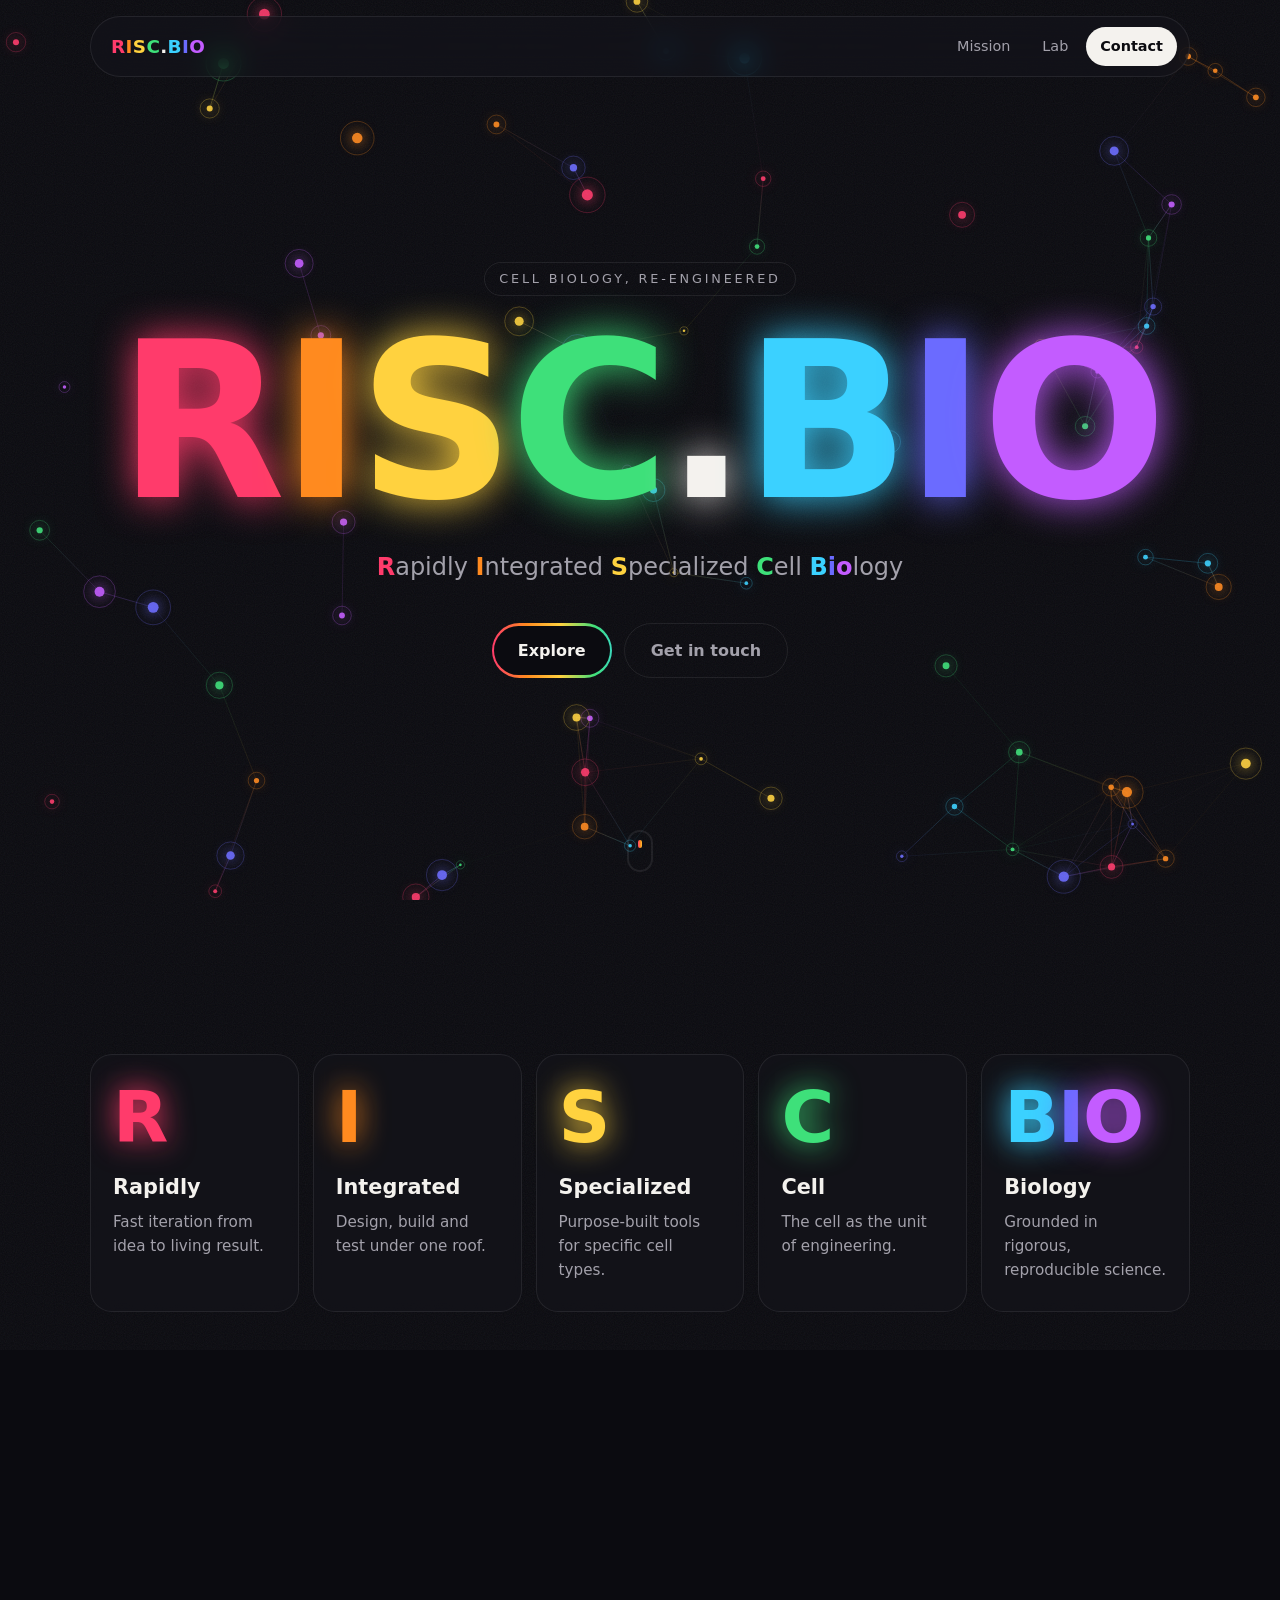
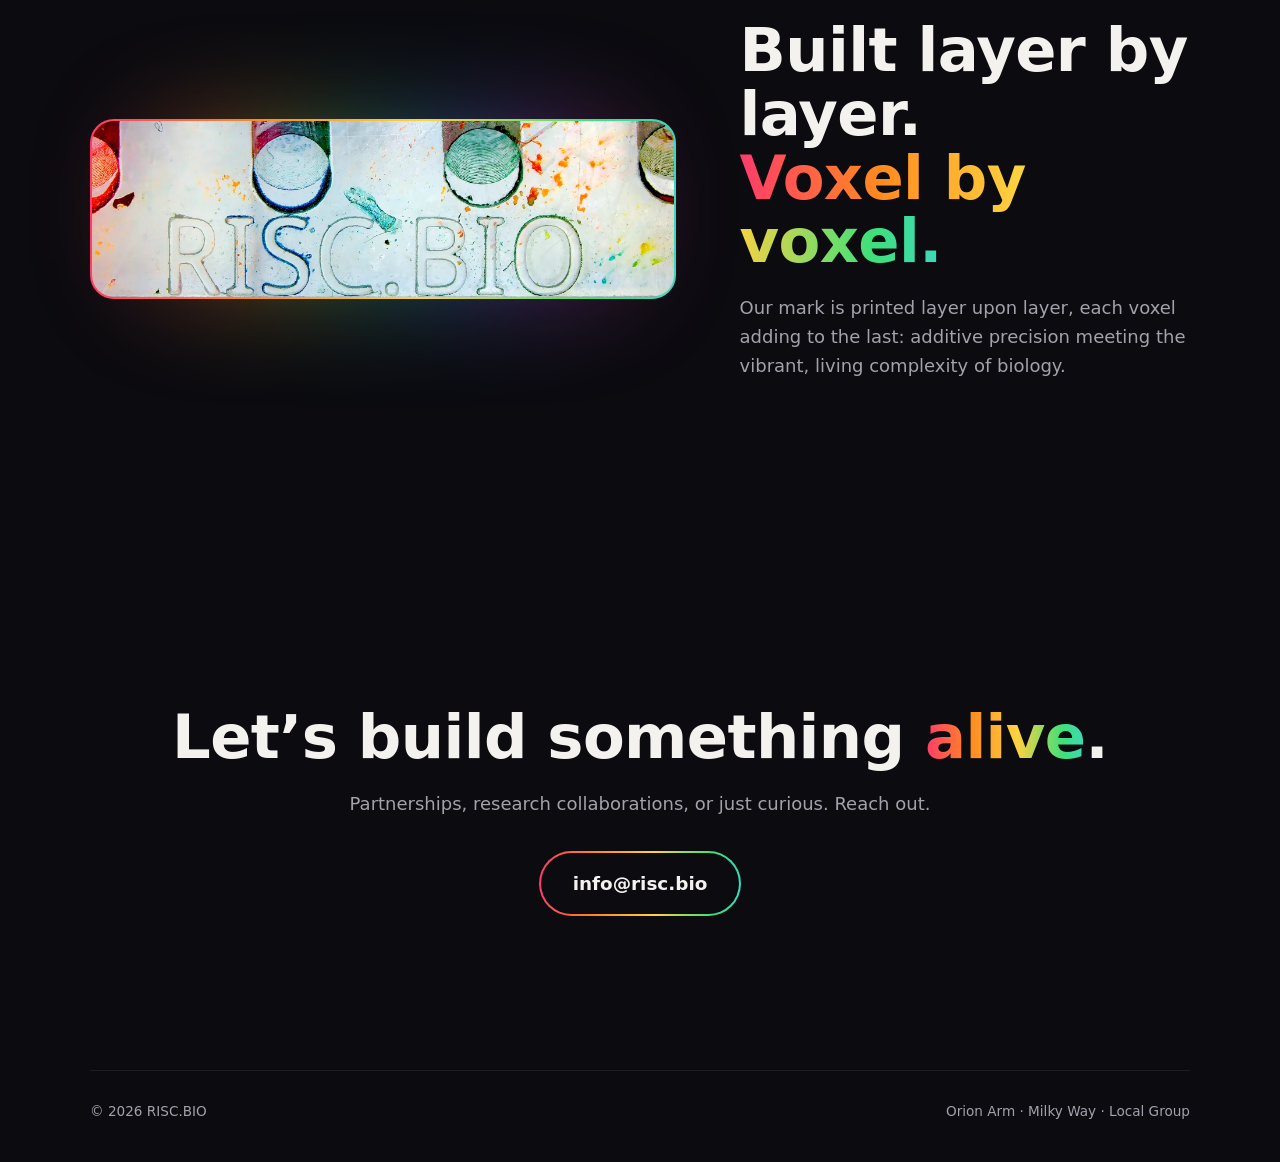
==== index.html @ cc8d163c "Launch modern animated rainbow landing page" ====
<!doctype html>
<html lang="en">
<head>
  <meta charset="utf-8">
  <meta name="viewport" content="width=device-width, initial-scale=1">
  <title>RISC.BIO — Rapidly Integrated Specialized Cell Biology</title>
  <meta name="description" content="RISC.BIO — Rapidly Integrated Specialized Cell Biology.">
  <meta property="og:title" content="RISC.BIO">
  <meta property="og:description" content="Rapidly Integrated Specialized Cell Biology">
  <meta property="og:image" content="https://www.risc.bio/assets/logo.png">
  <meta name="theme-color" content="#0b0b10">
  <link rel="icon" href="data:image/svg+xml,%3Csvg xmlns='http://www.w3.org/2000/svg' viewBox='0 0 32 32'%3E%3Cdefs%3E%3ClinearGradient id='g' x1='0' y1='0' x2='1' y2='1'%3E%3Cstop offset='0' stop-color='%23ff3b6b'/%3E%3Cstop offset='.5' stop-color='%23ffd23f'/%3E%3Cstop offset='1' stop-color='%233bd1ff'/%3E%3C/linearGradient%3E%3C/defs%3E%3Ccircle cx='16' cy='16' r='12' fill='none' stroke='url(%23g)' stroke-width='5'/%3E%3C/svg%3E">
  <link rel="preconnect" href="https://api.fontshare.com">
  <link href="https://api.fontshare.com/v2/css?f[]=clash-display@500,600,700&f[]=satoshi@400,500,700&display=swap" rel="stylesheet">
  <link rel="stylesheet" href="./assets/style.css">
</head>
<body>
  <canvas id="cells" aria-hidden="true"></canvas>
  <div class="grain" aria-hidden="true"></div>

  <header class="nav">
    <a href="#top" class="nav-mark" aria-label="RISC.BIO home">
      <span class="r1">R</span><span class="r2">I</span><span class="r3">S</span><span class="r4">C</span><span class="rdot">.</span><span class="r5">B</span><span class="r6">I</span><span class="r7">O</span>
    </a>
    <nav>
      <a href="#mission">Mission</a>
      <a href="#lab">Lab</a>
      <a href="#contact" class="nav-cta">Contact</a>
    </nav>
  </header>

  <main id="top">
    <section class="hero">
      <p class="eyebrow reveal">Cell biology, re-engineered</p>
      <h1 class="wordmark" aria-label="RISC.BIO">
        <span class="l r1">R</span><span class="l r2">I</span><span class="l r3">S</span><span class="l r4">C</span><span class="l rdot">.</span><span class="l r5">B</span><span class="l r6">I</span><span class="l r7">O</span>
      </h1>
      <p class="tagline reveal">
        <b class="r1">R</b>apidly <b class="r2">I</b>ntegrated <b class="r3">S</b>pecialized <b class="r4">C</b>ell <b class="r5">B</b><b class="r6">i</b><b class="r7">o</b>logy
      </p>
      <div class="hero-actions reveal">
        <a href="#mission" class="btn btn-rainbow"><span>Explore</span></a>
        <a href="#contact" class="btn btn-ghost">Get in touch</a>
      </div>
      <a href="#mission" class="scroll-cue" aria-label="Scroll down"><span></span></a>
    </section>

    <section id="mission" class="section">
      <div class="acro">
        <div class="acro-item reveal"><span class="acro-letter r1">R</span><h3>Rapidly</h3><p>Fast iteration from idea to living result.</p></div>
        <div class="acro-item reveal"><span class="acro-letter r2">I</span><h3>Integrated</h3><p>Design, build and test under one roof.</p></div>
        <div class="acro-item reveal"><span class="acro-letter r3">S</span><h3>Specialized</h3><p>Purpose-built tools for specific cell types.</p></div>
        <div class="acro-item reveal"><span class="acro-letter r4">C</span><h3>Cell</h3><p>The cell as the unit of engineering.</p></div>
        <div class="acro-item reveal"><span class="acro-letter acro-bio"><span class="r5">B</span><span class="r6">I</span><span class="r7">O</span></span><h3>Biology</h3><p>Grounded in rigorous, reproducible science.</p></div>
      </div>
    </section>

    <section id="lab" class="section lab">
      <div class="lab-frame reveal">
        <img src="./assets/logo.webp" width="1000" height="302" alt="RISC.BIO logo built up on a plate with colorful pigment" loading="lazy">
        <div class="lab-glow" aria-hidden="true"></div>
      </div>
      <div class="lab-copy reveal">
        <h2>Built layer by layer.<br><span class="rainbow-text">Voxel by voxel.</span></h2>
        <p>Our mark is printed layer upon layer, each voxel adding to the last: additive precision meeting the vibrant, living complexity of biology.</p>
      </div>
    </section>

    <section id="contact" class="section contact">
      <h2 class="reveal">Let’s build something <span class="rainbow-text">alive</span>.</h2>
      <p class="reveal">Partnerships, research collaborations, or just curious. Reach out.</p>
      <a class="btn btn-rainbow btn-lg reveal" href="mailto:info@risc.bio"><span>info@risc.bio</span></a>
    </section>
  </main>

  <footer class="footer">
    <span>© <span id="yr"></span> RISC.BIO</span>
    <span>Orion Arm · Milky Way · Local Group</span>
  </footer>

  <script src="./assets/main.js" defer></script>
</body>
</html>
---- assets/style.css ----
:root {
  --bg: #0b0b10;
  --surface: #14141c;
  --text: #f4f2ee;
  --muted: #a3a1ab;
  --line: rgba(255,255,255,.08);
  /* rainbow brand */
  --c1: #ff3b6b; /* R - hot pink/red */
  --c2: #ff8a1f; /* I - orange */
  --c3: #ffd23f; /* S - yellow */
  --c4: #3ee07a; /* C - green */
  --c5: #3bd1ff; /* B - cyan */
  --c6: #6b6bff; /* I - indigo */
  --c7: #c35cff; /* O - violet */
  --rainbow: linear-gradient(90deg, var(--c1), var(--c2), var(--c3), var(--c4), var(--c5), var(--c6), var(--c7), var(--c1));
  --display: 'Clash Display', 'Satoshi', system-ui, sans-serif;
  --body: 'Satoshi', system-ui, -apple-system, sans-serif;
  --ease: cubic-bezier(.16, 1, .3, 1);
}

*, *::before, *::after { box-sizing: border-box; }
html { scroll-behavior: smooth; -webkit-text-size-adjust: 100%; }
body {
  margin: 0; background: var(--bg); color: var(--text);
  font-family: var(--body); font-size: clamp(1rem, .95rem + .25vw, 1.125rem);
  line-height: 1.6; -webkit-font-smoothing: antialiased; overflow-x: hidden;
}
img { max-width: 100%; height: auto; display: block; }
a { color: inherit; text-decoration: none; }

.r1 { color: var(--c1); } .r2 { color: var(--c2); } .r3 { color: var(--c3); }
.r4 { color: var(--c4); } .r5 { color: var(--c5); } .r6 { color: var(--c6); }
.r7 { color: var(--c7); } .rdot { color: var(--text); }

#cells { position: fixed; inset: 0; width: 100%; height: 100%; z-index: 0; pointer-events: none; }
.grain {
  position: fixed; inset: -50%; z-index: 1; pointer-events: none; opacity: .06;
  background-image: url("data:image/svg+xml,%3Csvg xmlns='http://www.w3.org/2000/svg' width='160' height='160'%3E%3Cfilter id='n'%3E%3CfeTurbulence type='fractalNoise' baseFrequency='.9' numOctaves='2'/%3E%3C/filter%3E%3Crect width='100%25' height='100%25' filter='url(%23n)'/%3E%3C/svg%3E");
}
main, .nav, .footer { position: relative; z-index: 2; }

/* Nav */
.nav {
  position: fixed; top: 16px; left: 50%; transform: translateX(-50%);
  width: min(1100px, calc(100% - 32px)); display: flex; align-items: center; justify-content: space-between;
  padding: 10px 12px 10px 20px; border-radius: 999px; z-index: 10;
  background: rgba(20,20,28,.55); border: 1px solid var(--line);
  backdrop-filter: blur(14px) saturate(140%); -webkit-backdrop-filter: blur(14px) saturate(140%);
}
.nav-mark { font-family: var(--display); font-weight: 700; font-size: 1.15rem; letter-spacing: .02em; }
.nav nav { display: flex; gap: 4px; align-items: center; }
.nav nav a { padding: 8px 14px; border-radius: 999px; font-size: .9rem; color: var(--muted); transition: color .2s, background .2s; }
.nav nav a:hover { color: var(--text); background: rgba(255,255,255,.06); }
.nav nav .nav-cta { color: var(--bg); background: var(--text); font-weight: 700; }
.nav nav .nav-cta:hover { color: var(--bg); background: #fff; }

/* Hero */
.hero {
  min-height: 100svh; display: flex; flex-direction: column; align-items: center; justify-content: center;
  text-align: center; padding: 120px 20px 80px; position: relative;
}
.eyebrow {
  font-size: .8rem; letter-spacing: .22em; text-transform: uppercase; color: var(--muted);
  padding: 6px 14px; border: 1px solid var(--line); border-radius: 999px; margin: 0 0 28px;
}
.wordmark {
  font-family: var(--display); font-weight: 700; line-height: .9; margin: 0;
  font-size: clamp(4rem, 17vw, 15rem); letter-spacing: -.02em; display: flex; flex-wrap: nowrap;
}
.wordmark .l {
  display: inline-block; opacity: 0; transform: translateY(60%) rotate(8deg) scale(.8);
  animation: letterIn 1s var(--ease) forwards, bob 5s ease-in-out infinite;
  text-shadow: 0 0 40px currentColor;
  transition: transform .4s var(--ease), filter .4s;
  cursor: default;
}
.wordmark .l:nth-child(1) { animation-delay: .05s, 1.1s; }
.wordmark .l:nth-child(2) { animation-delay: .12s, 1.3s; }
.wordmark .l:nth-child(3) { animation-delay: .19s, 1.5s; }
.wordmark .l:nth-child(4) { animation-delay: .26s, 1.7s; }
.wordmark .l:nth-child(5) { animation-delay: .33s, 1.9s; }
.wordmark .l:nth-child(6) { animation-delay: .40s, 2.1s; }
.wordmark .l:nth-child(7) { animation-delay: .47s, 2.3s; }
.wordmark .l:nth-child(8) { animation-delay: .54s, 2.5s; }
.wordmark .l.pop { animation: pop .6s var(--ease); opacity: 1; }
@keyframes letterIn { to { opacity: 1; transform: none; } }
@keyframes bob { 0%,100% { translate: 0 0; } 50% { translate: 0 -10px; } }
@keyframes pop { 0% { transform: scale(1); } 40% { transform: scale(1.25) rotate(-6deg); } 100% { transform: scale(1); } }

.tagline { font-size: clamp(1.05rem, .9rem + .8vw, 1.5rem); color: var(--muted); margin: 28px 0 36px; max-width: 40ch; }
.tagline b { font-weight: 700; }
.hero-actions { display: flex; gap: 12px; flex-wrap: wrap; justify-content: center; }

.btn {
  display: inline-flex; align-items: center; justify-content: center; padding: 14px 26px; border-radius: 999px;
  font-weight: 700; font-size: 1rem; transition: transform .3s var(--ease), box-shadow .3s; position: relative;
}
.btn:hover { transform: translateY(-2px); }
.btn:focus-visible, .nav a:focus-visible { outline: 2px solid var(--c5); outline-offset: 3px; }
.btn-rainbow { background: var(--rainbow); background-size: 200% 100%; animation: flow 6s linear infinite; padding: 2px; }
.btn-rainbow span { background: var(--bg); border-radius: 999px; padding: 12px 24px; display: block; transition: background .3s, color .3s; }
.btn-rainbow:hover span { background: transparent; color: var(--bg); }
.btn-rainbow:hover { box-shadow: 0 10px 40px -10px var(--c7), 0 10px 40px -10px var(--c1); }
.btn-ghost { border: 1px solid var(--line); color: var(--muted); }
.btn-ghost:hover { color: var(--text); border-color: rgba(255,255,255,.25); }
.btn-lg span { padding: 16px 32px; font-size: 1.15rem; }
@keyframes flow { to { background-position: 200% 0; } }

.scroll-cue { position: absolute; bottom: 28px; width: 26px; height: 42px; border: 2px solid var(--line); border-radius: 20px; }
.scroll-cue span { position: absolute; left: 50%; top: 8px; width: 4px; height: 8px; margin-left: -2px; border-radius: 2px; background: var(--rainbow); background-size: 400% 100%; animation: cue 1.8s ease-in-out infinite, flow 4s linear infinite; }
@keyframes cue { 0% { opacity: 0; transform: translateY(0); } 40% { opacity: 1; } 100% { opacity: 0; transform: translateY(14px); } }

/* Sections */
.section { width: min(1100px, calc(100% - 40px)); margin: 0 auto; padding: clamp(80px, 12vw, 160px) 0; }
h2 { font-family: var(--display); font-weight: 600; font-size: clamp(2rem, 1.4rem + 3vw, 4rem); line-height: 1.05; margin: 0 0 20px; letter-spacing: -.01em; }
.rainbow-text { background: var(--rainbow); background-size: 200% 100%; -webkit-background-clip: text; background-clip: text; color: transparent; animation: flow 8s linear infinite; }

.acro { display: grid; grid-template-columns: repeat(5, 1fr); gap: 14px; }
.acro-item {
  background: rgba(20,20,28,.6); border: 1px solid var(--line); border-radius: 22px; padding: 26px 22px 28px;
  backdrop-filter: blur(8px); -webkit-backdrop-filter: blur(8px);
  transition: transform .5s var(--ease), border-color .4s, box-shadow .4s;
}
.acro-item:hover { transform: translateY(-6px); border-color: rgba(255,255,255,.2); }
.acro-item:nth-child(1):hover { box-shadow: 0 20px 60px -25px var(--c1); }
.acro-item:nth-child(2):hover { box-shadow: 0 20px 60px -25px var(--c2); }
.acro-item:nth-child(3):hover { box-shadow: 0 20px 60px -25px var(--c3); }
.acro-item:nth-child(4):hover { box-shadow: 0 20px 60px -25px var(--c4); }
.acro-item:nth-child(5):hover { box-shadow: 0 20px 60px -25px var(--c5); }
.acro-letter { font-family: var(--display); font-weight: 700; font-size: 4.5rem; line-height: 1; display: block; margin-bottom: 18px; text-shadow: 0 0 30px currentColor; }
.acro-bio { white-space: nowrap; letter-spacing: -.02em; }
.acro-item h3 { font-family: var(--display); font-weight: 600; font-size: 1.3rem; margin: 0 0 6px; }
.acro-item p { margin: 0; color: var(--muted); font-size: .95rem; }

.lab { display: grid; grid-template-columns: 1.3fr 1fr; gap: clamp(30px, 5vw, 70px); align-items: center; }
.lab-frame { position: relative; border-radius: 24px; padding: 2px; background: var(--rainbow); background-size: 200% 100%; animation: flow 10s linear infinite; }
.lab-frame img { border-radius: 22px; width: 100%; }
.lab-glow { position: absolute; inset: 10%; z-index: -1; background: var(--rainbow); filter: blur(60px); opacity: .45; }
.lab-copy p { color: var(--muted); max-width: 42ch; }

.contact { text-align: center; display: flex; flex-direction: column; align-items: center; }
.contact p { color: var(--muted); margin: 0 0 32px; }

.footer {
  width: min(1100px, calc(100% - 40px)); margin: 0 auto; padding: 30px 0 40px; border-top: 1px solid var(--line);
  display: flex; justify-content: space-between; color: var(--muted); font-size: .85rem;
}

/* Reveal */
.reveal { opacity: 0; transform: translateY(28px); transition: opacity .9s var(--ease), transform .9s var(--ease); }
.reveal.in { opacity: 1; transform: none; }
.acro .reveal:nth-child(2) { transition-delay: .08s; }
.acro .reveal:nth-child(3) { transition-delay: .16s; }
.acro .reveal:nth-child(4) { transition-delay: .24s; }
.acro .reveal:nth-child(5) { transition-delay: .32s; }
.hero .reveal { transition-delay: .6s; }
.hero .tagline.reveal { transition-delay: .75s; }
.hero .hero-actions.reveal { transition-delay: .9s; }

@media (max-width: 900px) {
  .acro { grid-template-columns: repeat(2, 1fr); }
  .acro-item:last-child { grid-column: span 2; }
  .lab { grid-template-columns: 1fr; }
}
@media (max-width: 560px) {
  .nav nav a:not(.nav-cta) { display: none; }
  .acro { grid-template-columns: 1fr; }
  .acro-item:last-child { grid-column: auto; }
  .footer { flex-direction: column; gap: 6px; }
}
@media (prefers-reduced-motion: reduce) {
  *, *::before, *::after { animation: none !important; transition: none !important; }
  .wordmark .l, .reveal { opacity: 1; transform: none; }
  html { scroll-behavior: auto; }
}
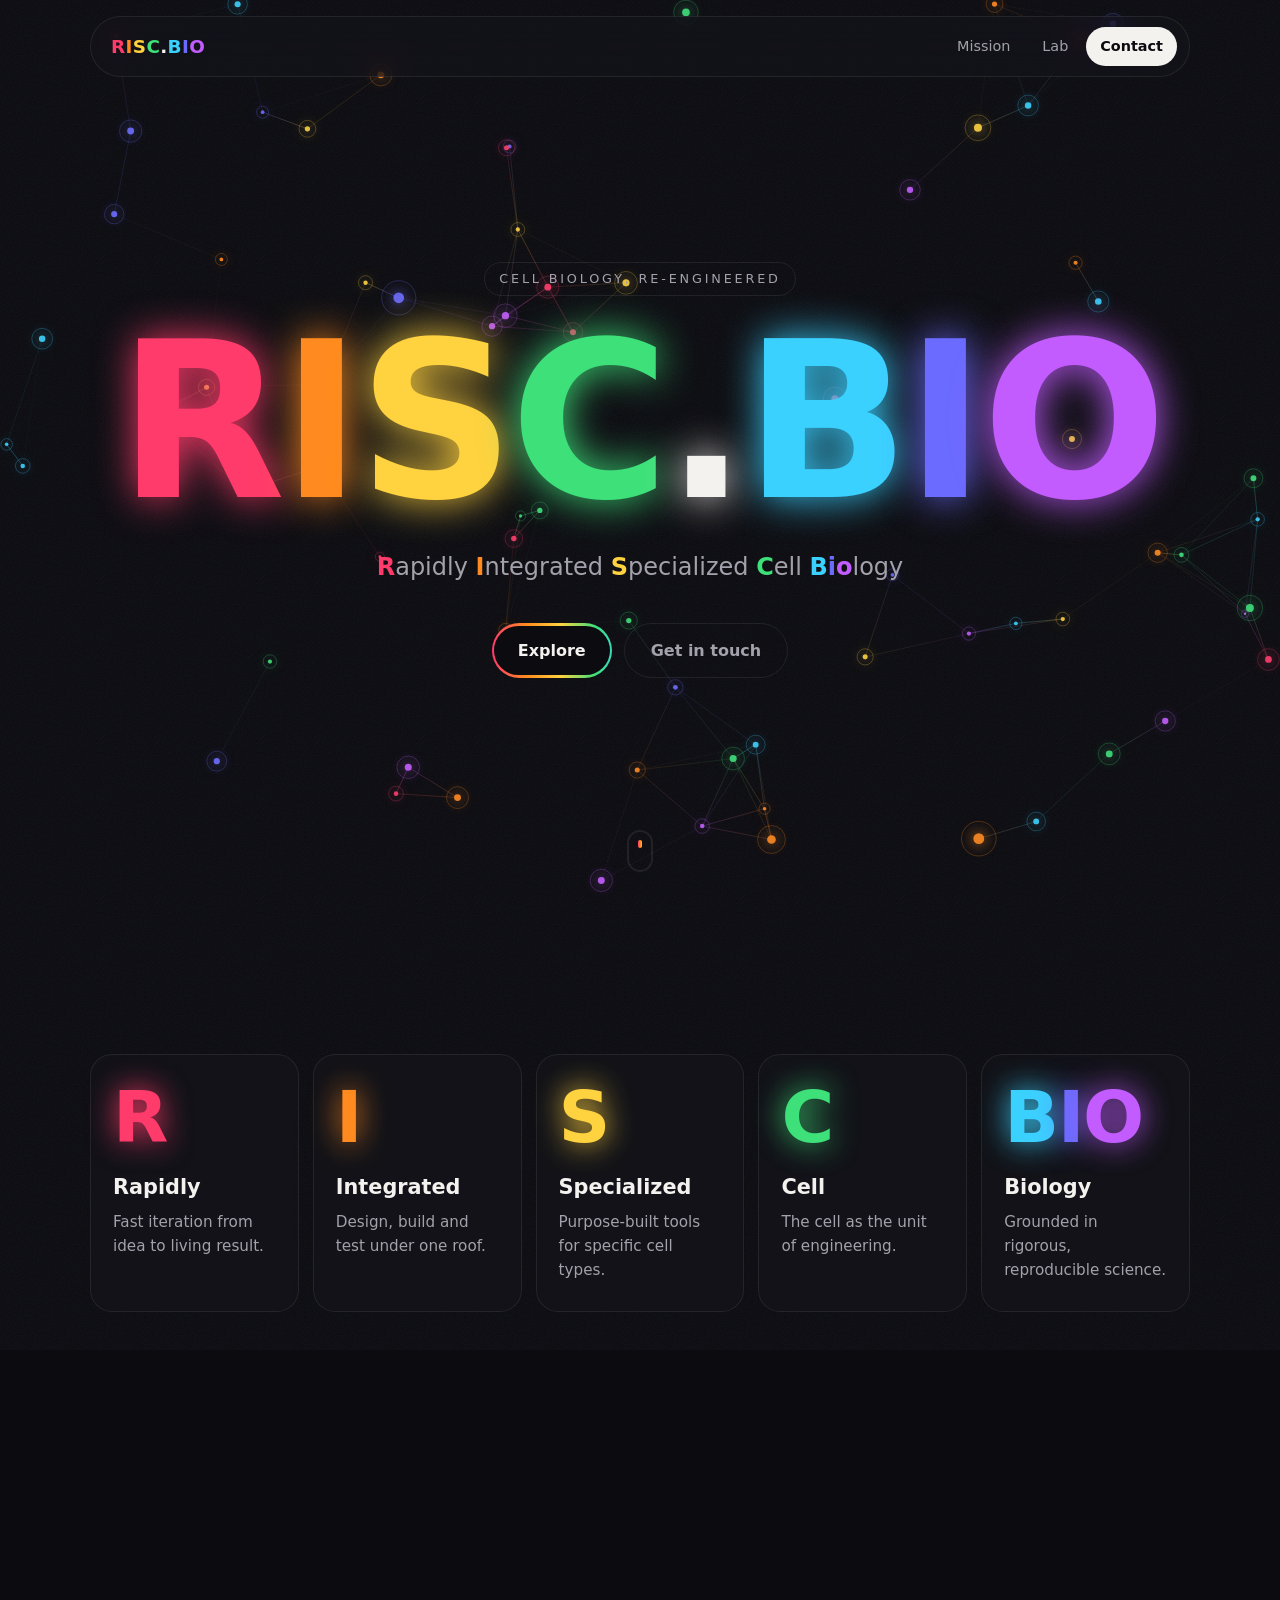
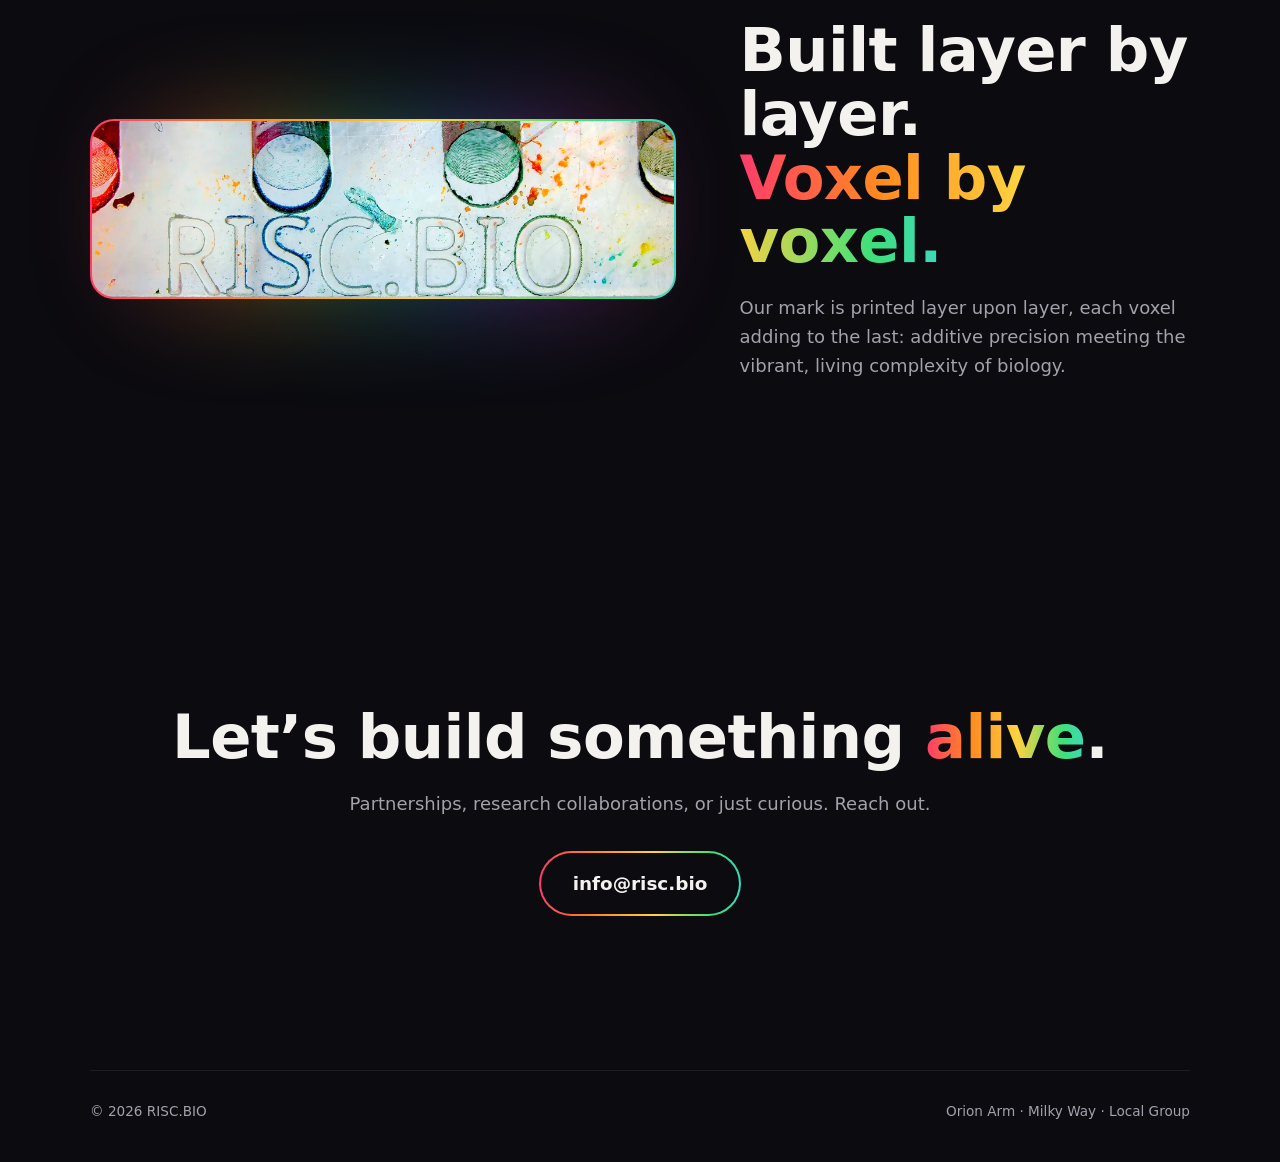
==== commit e23d9869: "Add GoatCounter analytics" ====
--- a/index.html
+++ b/index.html
@@ -79,5 +79,7 @@
   </footer>
 
   <script src="./assets/main.js" defer></script>
+  <script data-goatcounter="https://riscbio.goatcounter.com/count"
+          async src="//gc.zgo.at/count.js"></script>
 </body>
 </html>
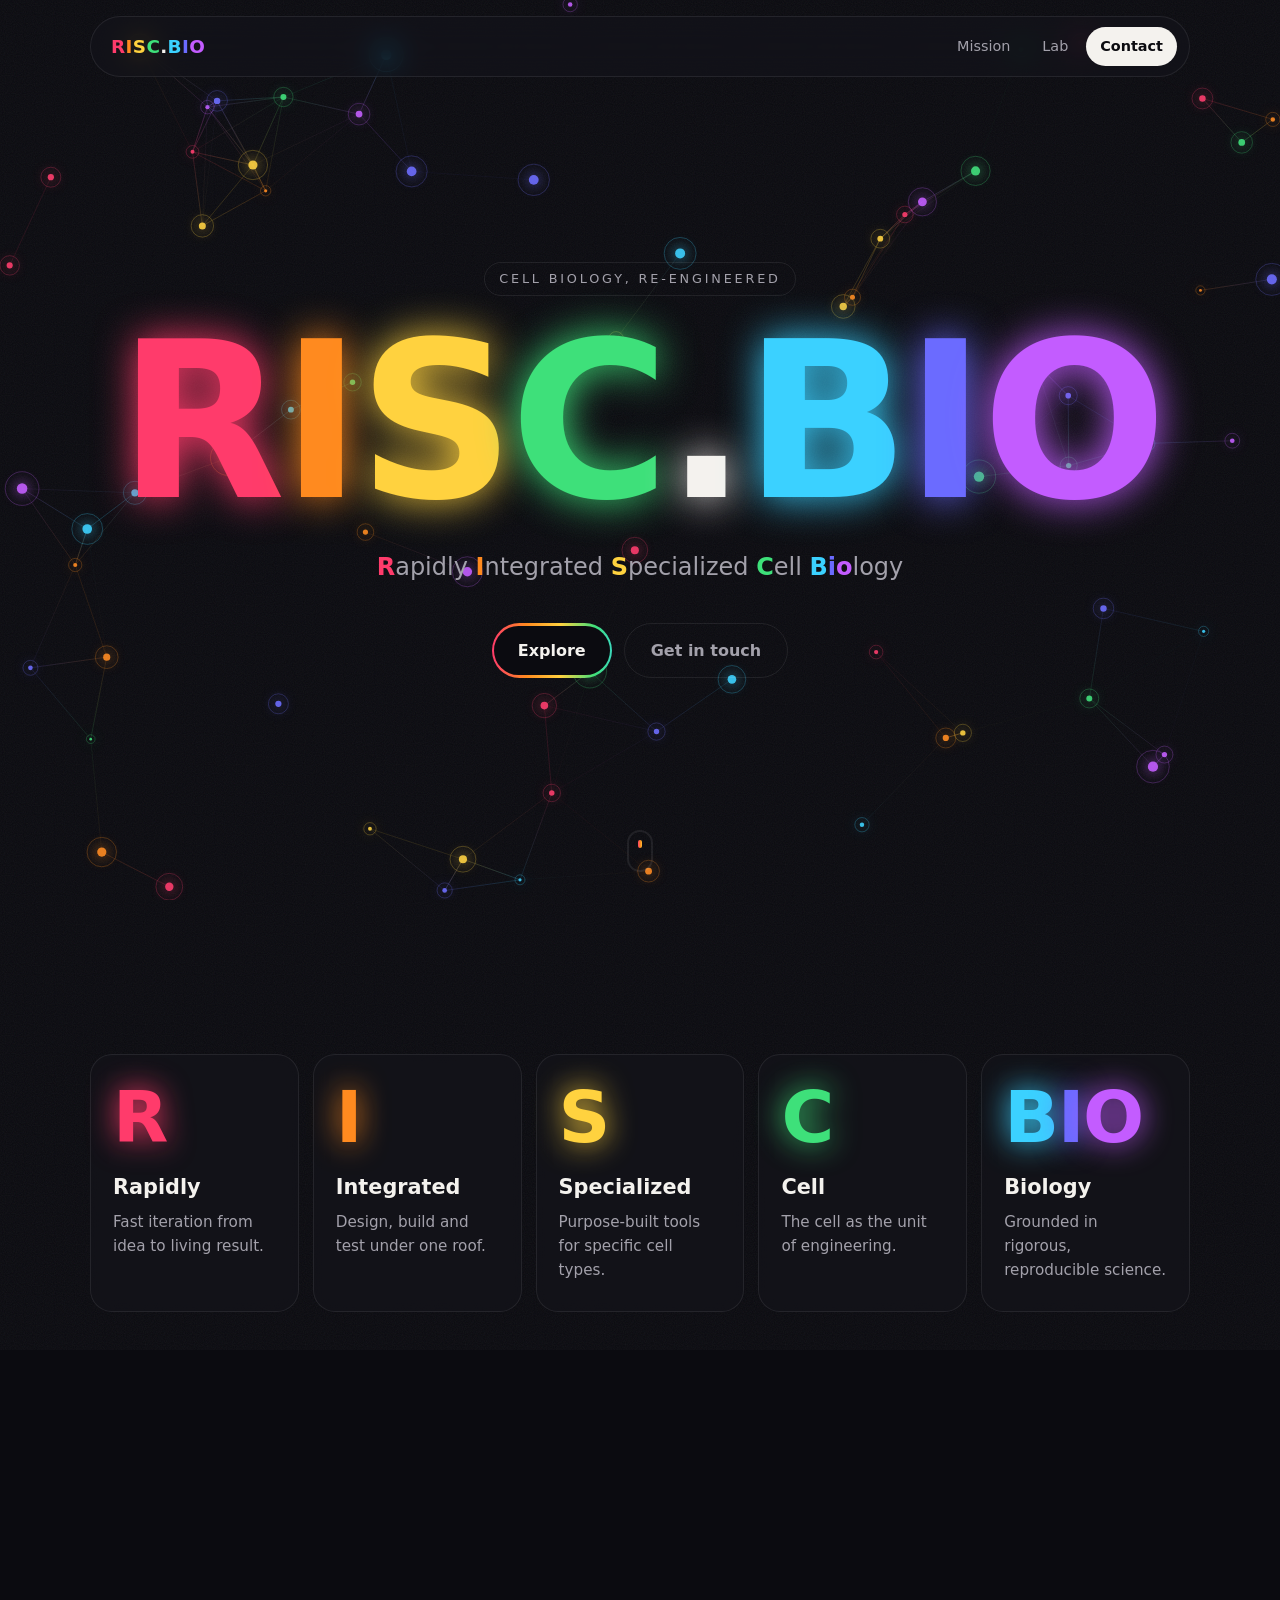
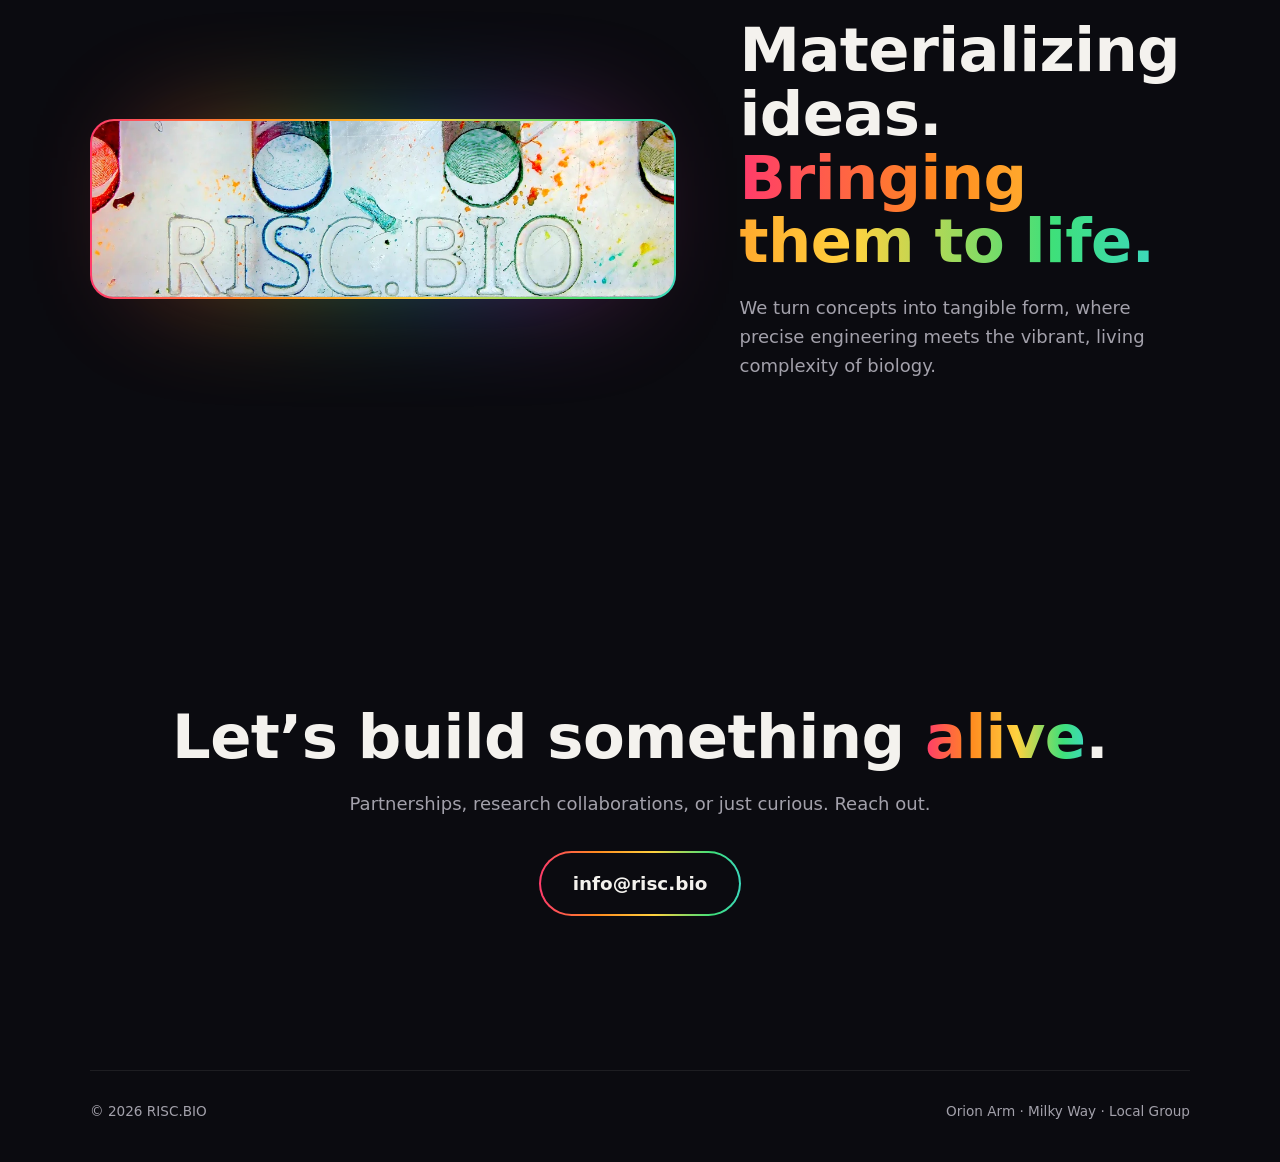
==== commit 018bda11: "Refresh lab section copy" ====
--- a/index.html
+++ b/index.html
@@ -57,12 +57,12 @@
 
     <section id="lab" class="section lab">
       <div class="lab-frame reveal">
-        <img src="./assets/logo.webp" width="1000" height="302" alt="RISC.BIO logo built up on a plate with colorful pigment" loading="lazy">
+        <img src="./assets/logo.webp" width="1000" height="302" alt="RISC.BIO logo rendered in colorful pigment" loading="lazy">
         <div class="lab-glow" aria-hidden="true"></div>
       </div>
       <div class="lab-copy reveal">
-        <h2>Built layer by layer.<br><span class="rainbow-text">Voxel by voxel.</span></h2>
-        <p>Our mark is printed layer upon layer, each voxel adding to the last: additive precision meeting the vibrant, living complexity of biology.</p>
+        <h2>Materializing ideas.<br><span class="rainbow-text">Bringing them to life.</span></h2>
+        <p>We turn concepts into tangible form, where precise engineering meets the vibrant, living complexity of biology.</p>
       </div>
     </section>
 
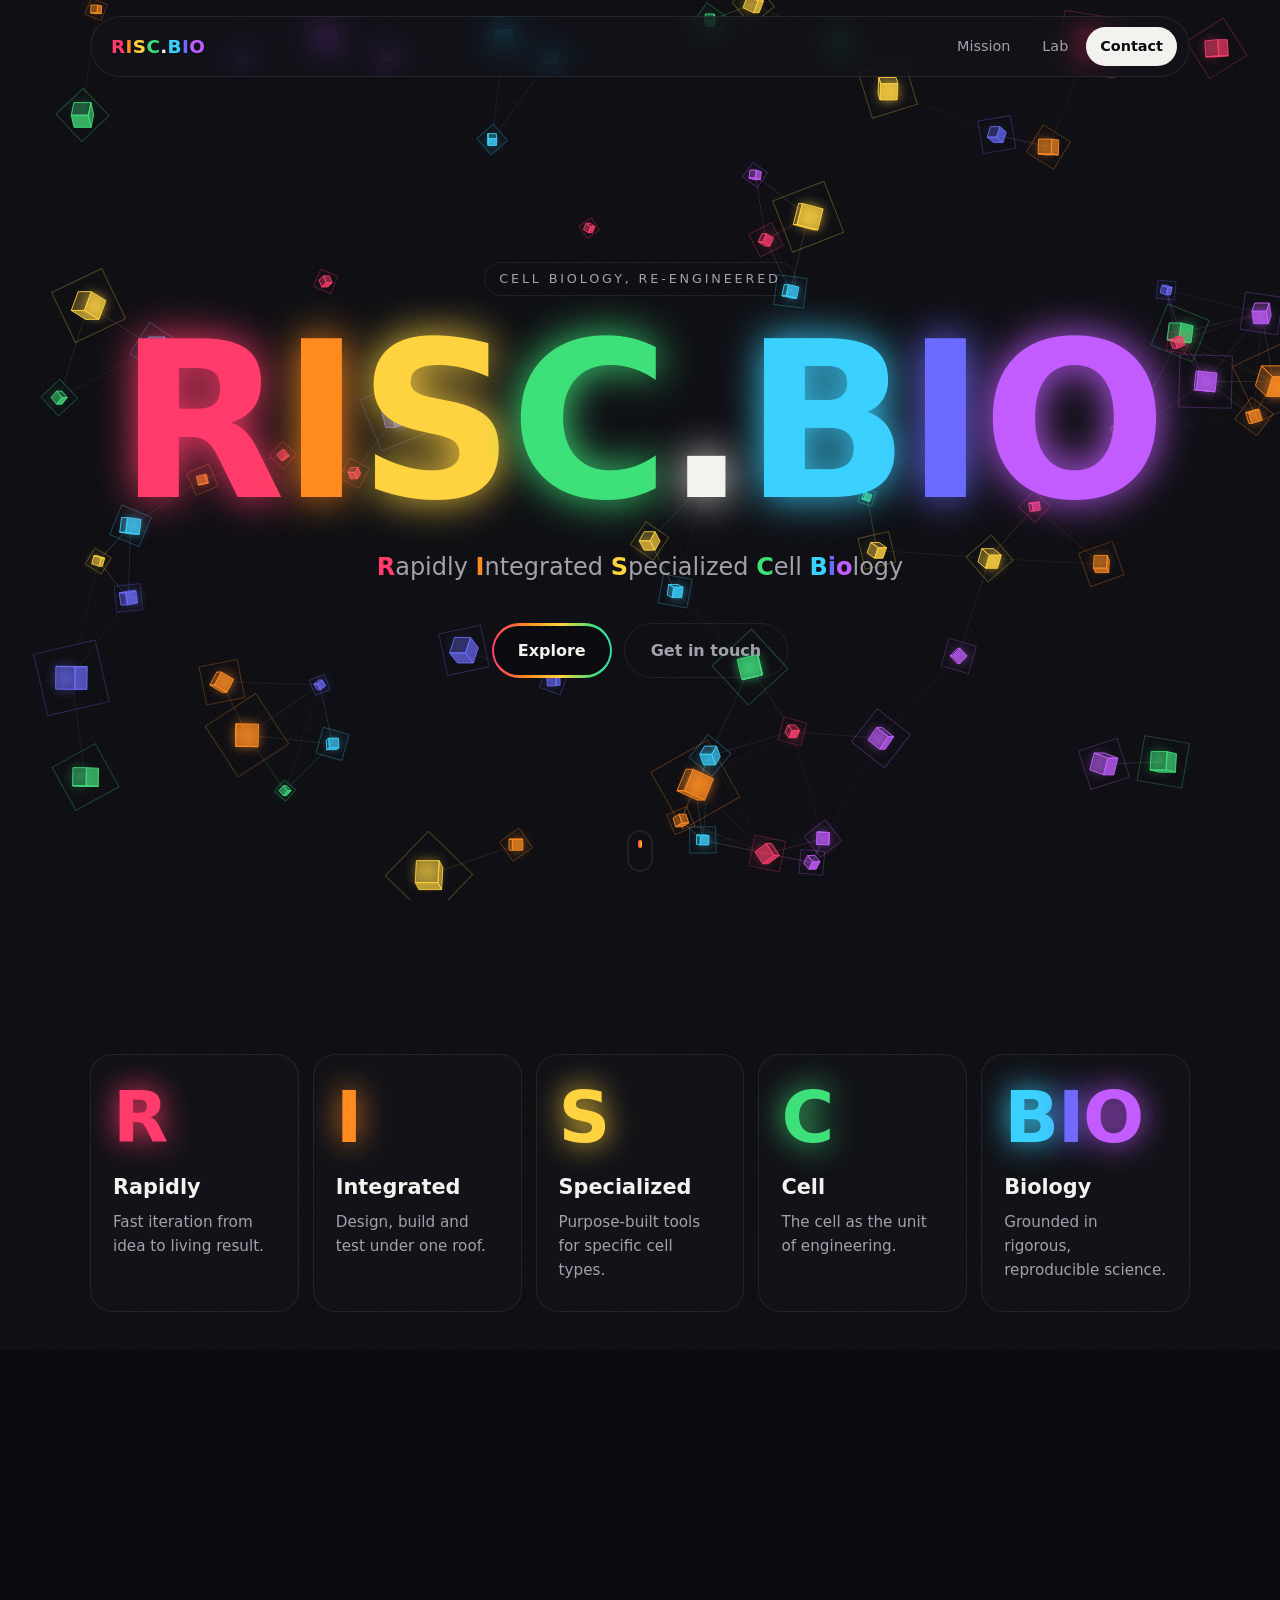
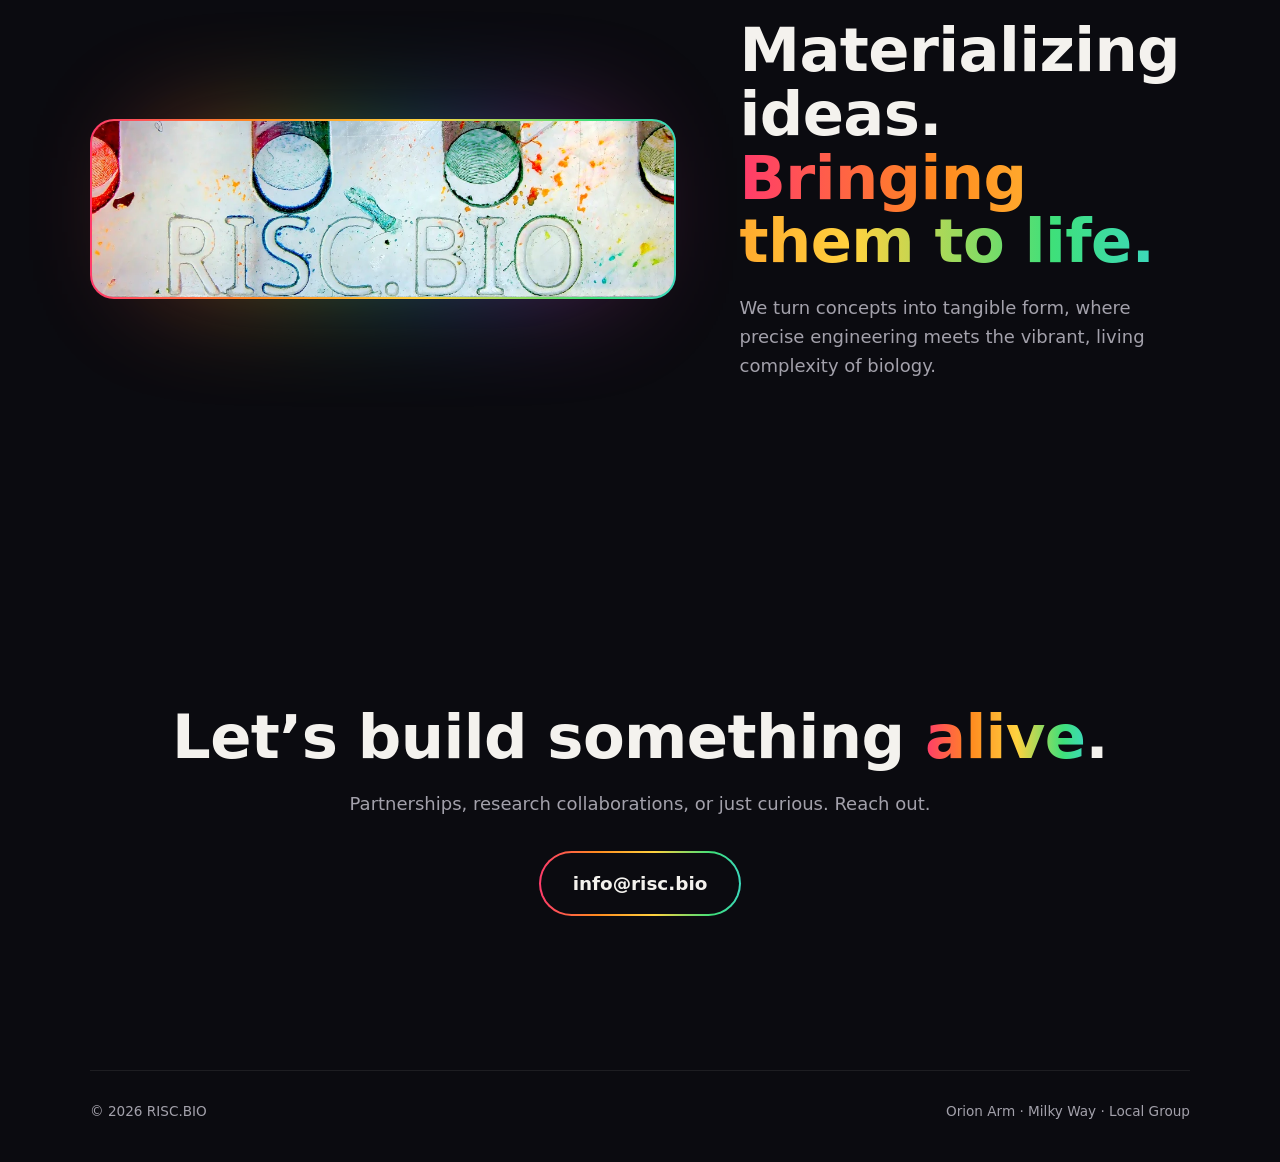
==== commit 38079e08: "Update lab section copy" ====
--- a/index.html
+++ b/index.html
@@ -57,7 +57,7 @@
 
     <section id="lab" class="section lab">
       <div class="lab-frame reveal">
-        <img src="./assets/logo.webp" width="1000" height="302" alt="RISC.BIO logo rendered in colorful pigment" loading="lazy">
+        <img src="./assets/logo.webp" width="1000" height="302" alt="RISC.BIO logo built up on a plate with colorful pigment" loading="lazy">
         <div class="lab-glow" aria-hidden="true"></div>
       </div>
       <div class="lab-copy reveal">
@@ -79,7 +79,5 @@
   </footer>
 
   <script src="./assets/main.js" defer></script>
-  <script data-goatcounter="https://riscbio.goatcounter.com/count"
-          async src="//gc.zgo.at/count.js"></script>
 </body>
 </html>
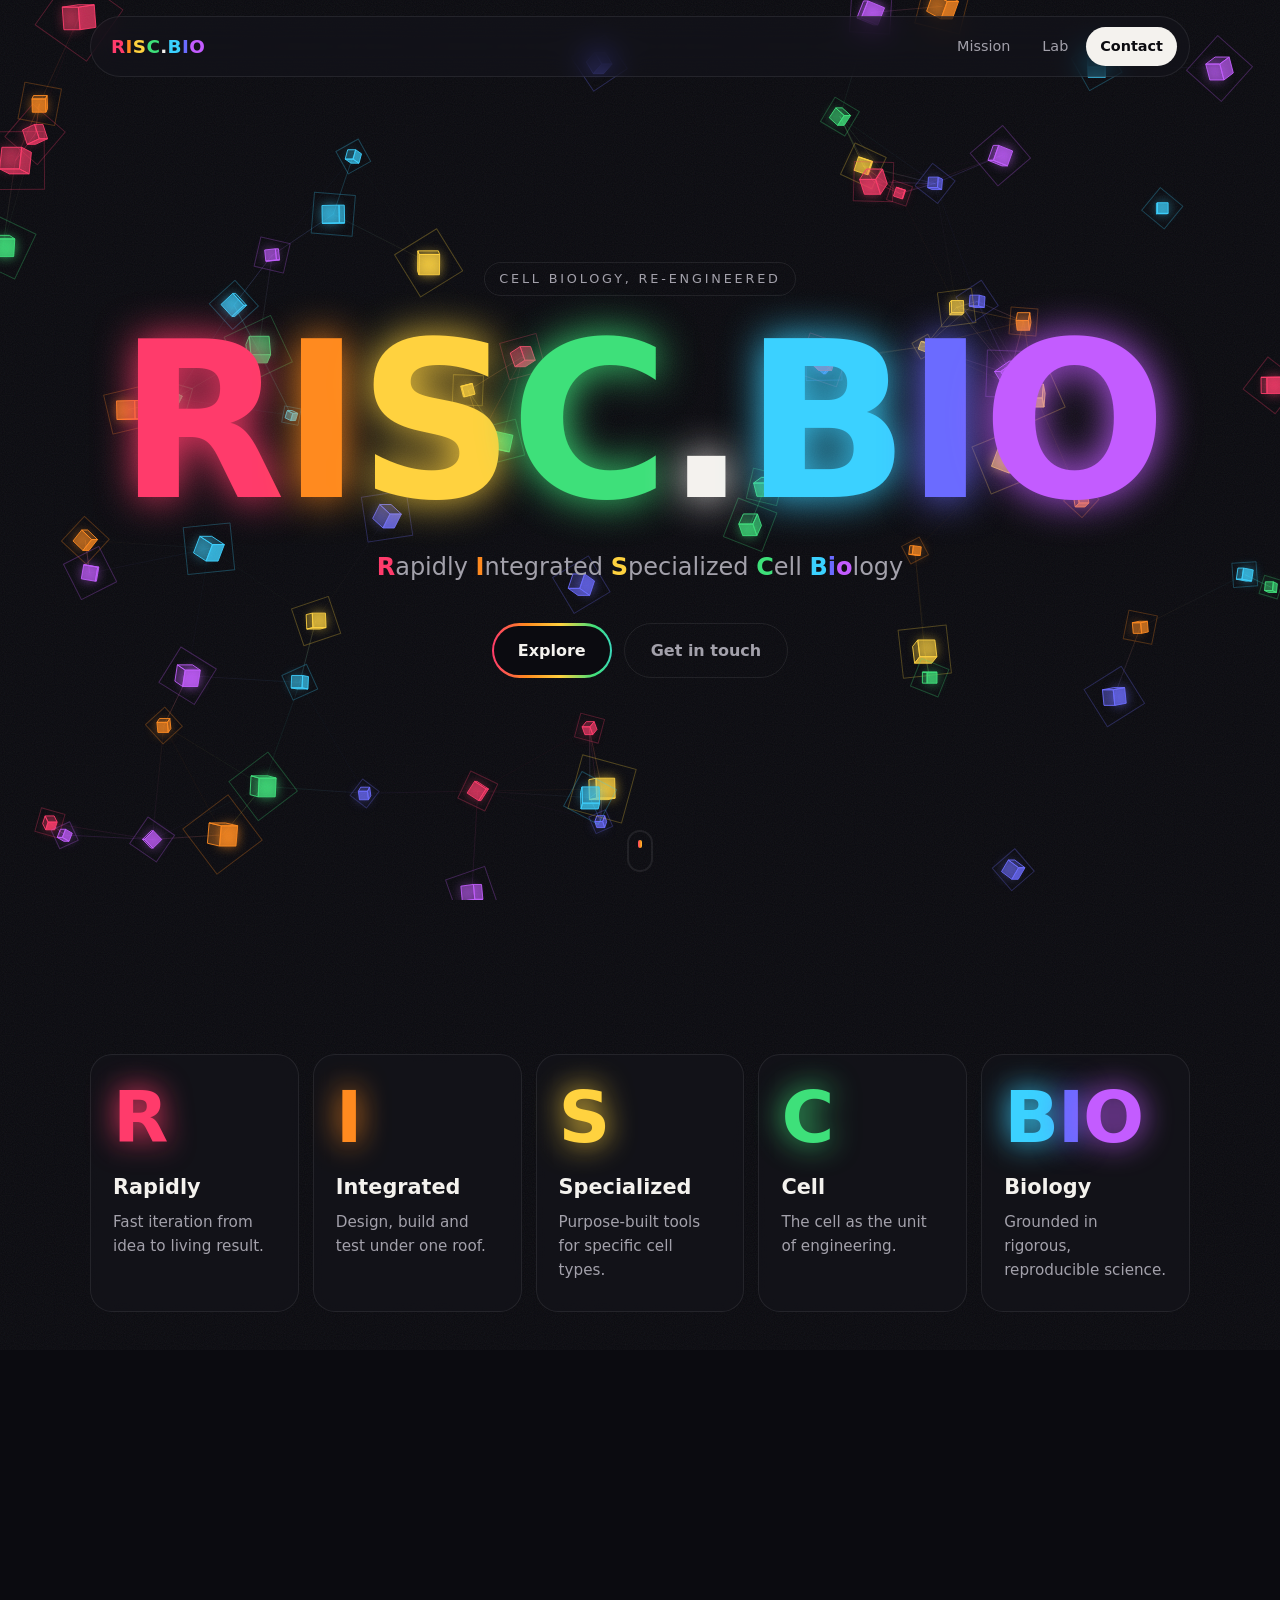
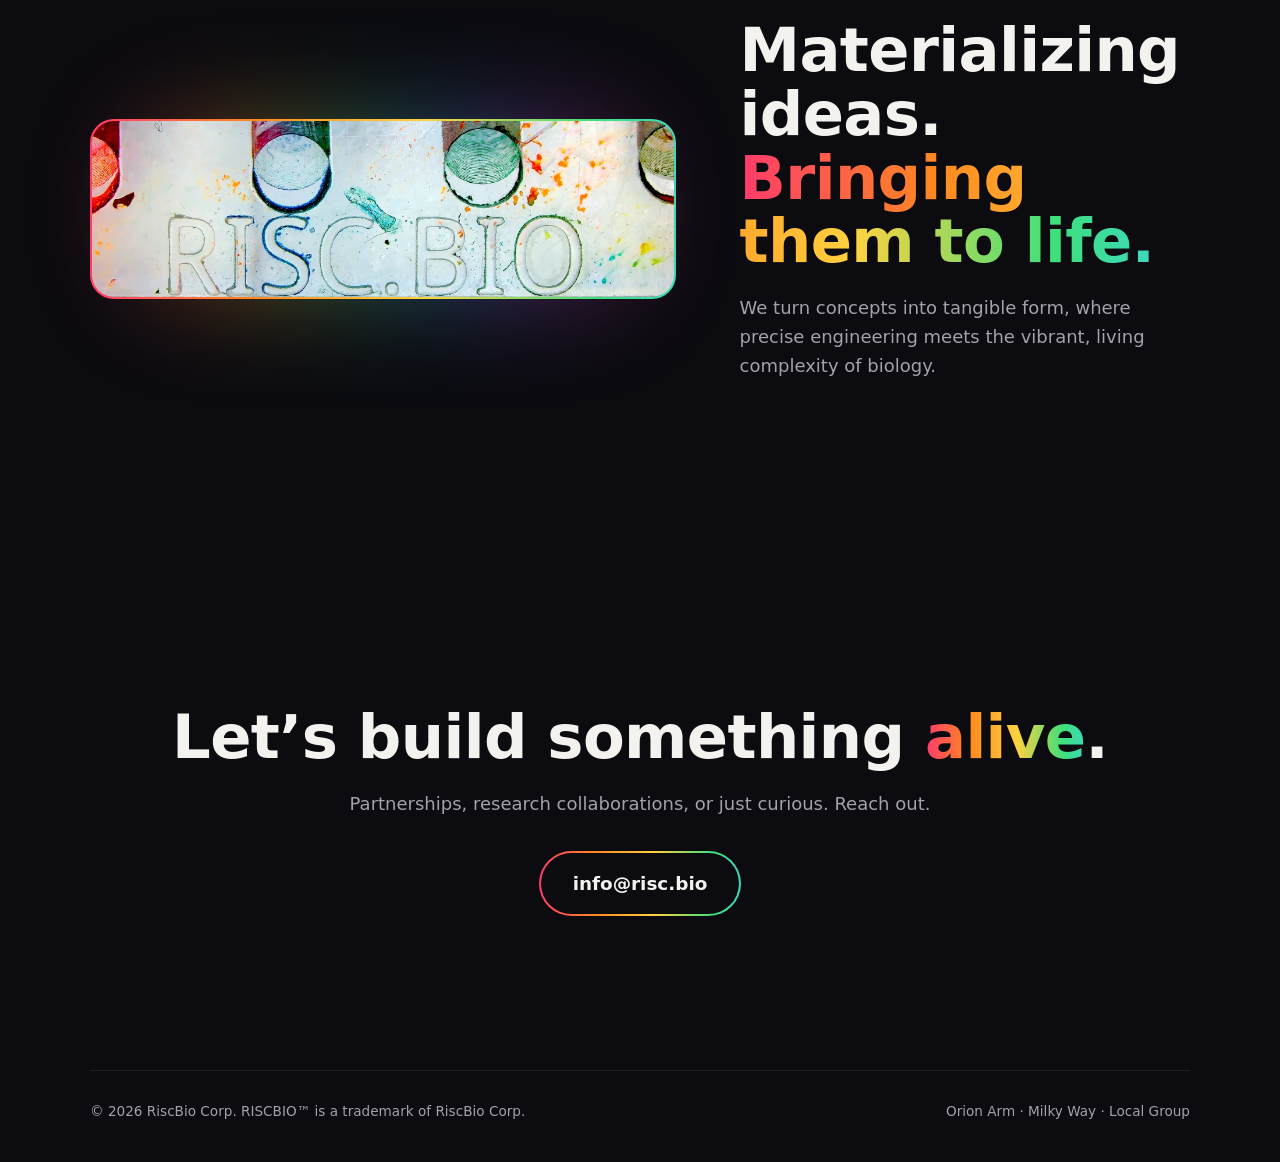
==== commit 4fff3fad: "Update copyright and trademark notice" ====
--- a/index.html
+++ b/index.html
@@ -74,7 +74,7 @@
   </main>
 
   <footer class="footer">
-    <span>© <span id="yr"></span> RISC.BIO</span>
+    <span>© 2026 RiscBio Corp. RISCBIO™ is a trademark of RiscBio Corp.</span>
     <span>Orion Arm · Milky Way · Local Group</span>
   </footer>
 
--- a/assets/style.css
+++ b/assets/style.css
@@ -173,3 +173,8 @@
   .wordmark .l, .reveal { opacity: 1; transform: none; }
   html { scroll-behavior: auto; }
 }
+.wordmark .rdot { cursor: pointer; }
+.wordmark .rdot:hover { filter: drop-shadow(0 0 18px #fff); }
+/* Easter egg: fade page content so the channel is visible */
+main, .footer { transition: opacity 1.6s var(--ease); }
+body.channel-on main, body.channel-on .footer { opacity: .15; }
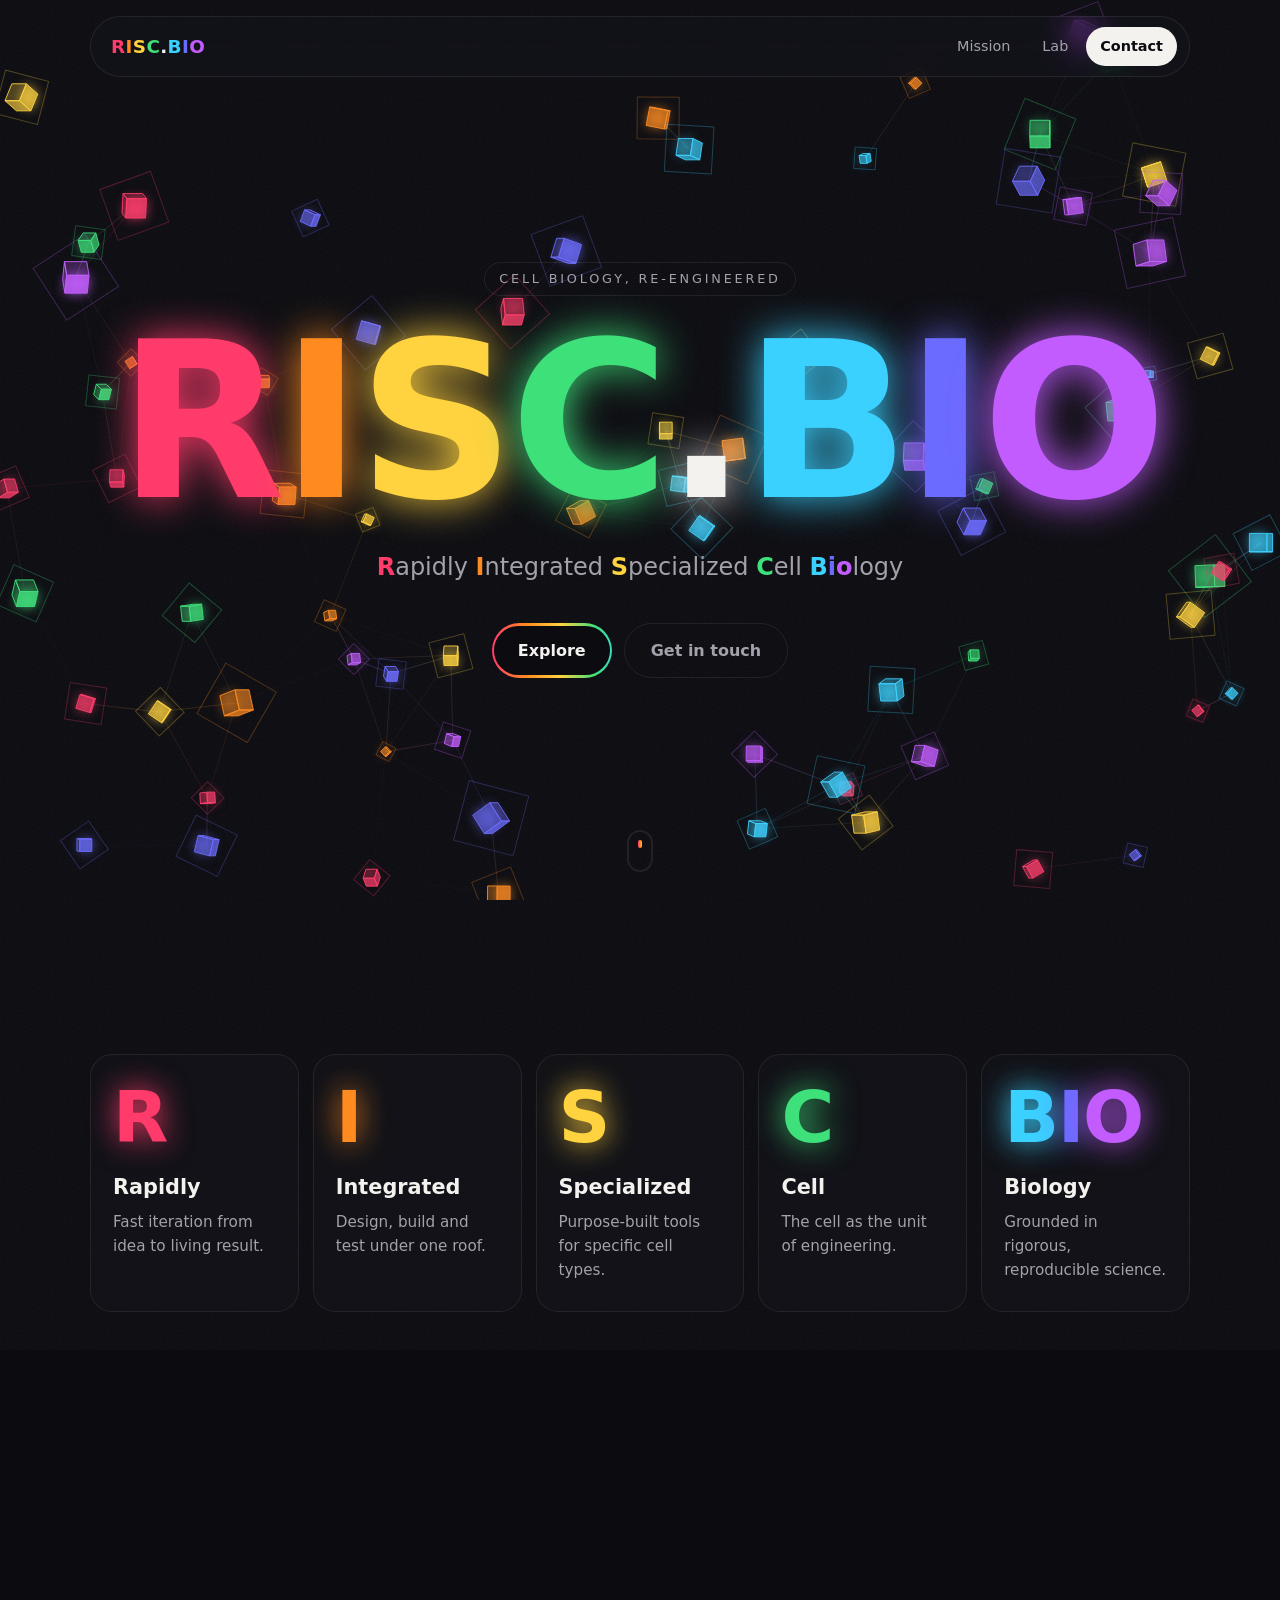
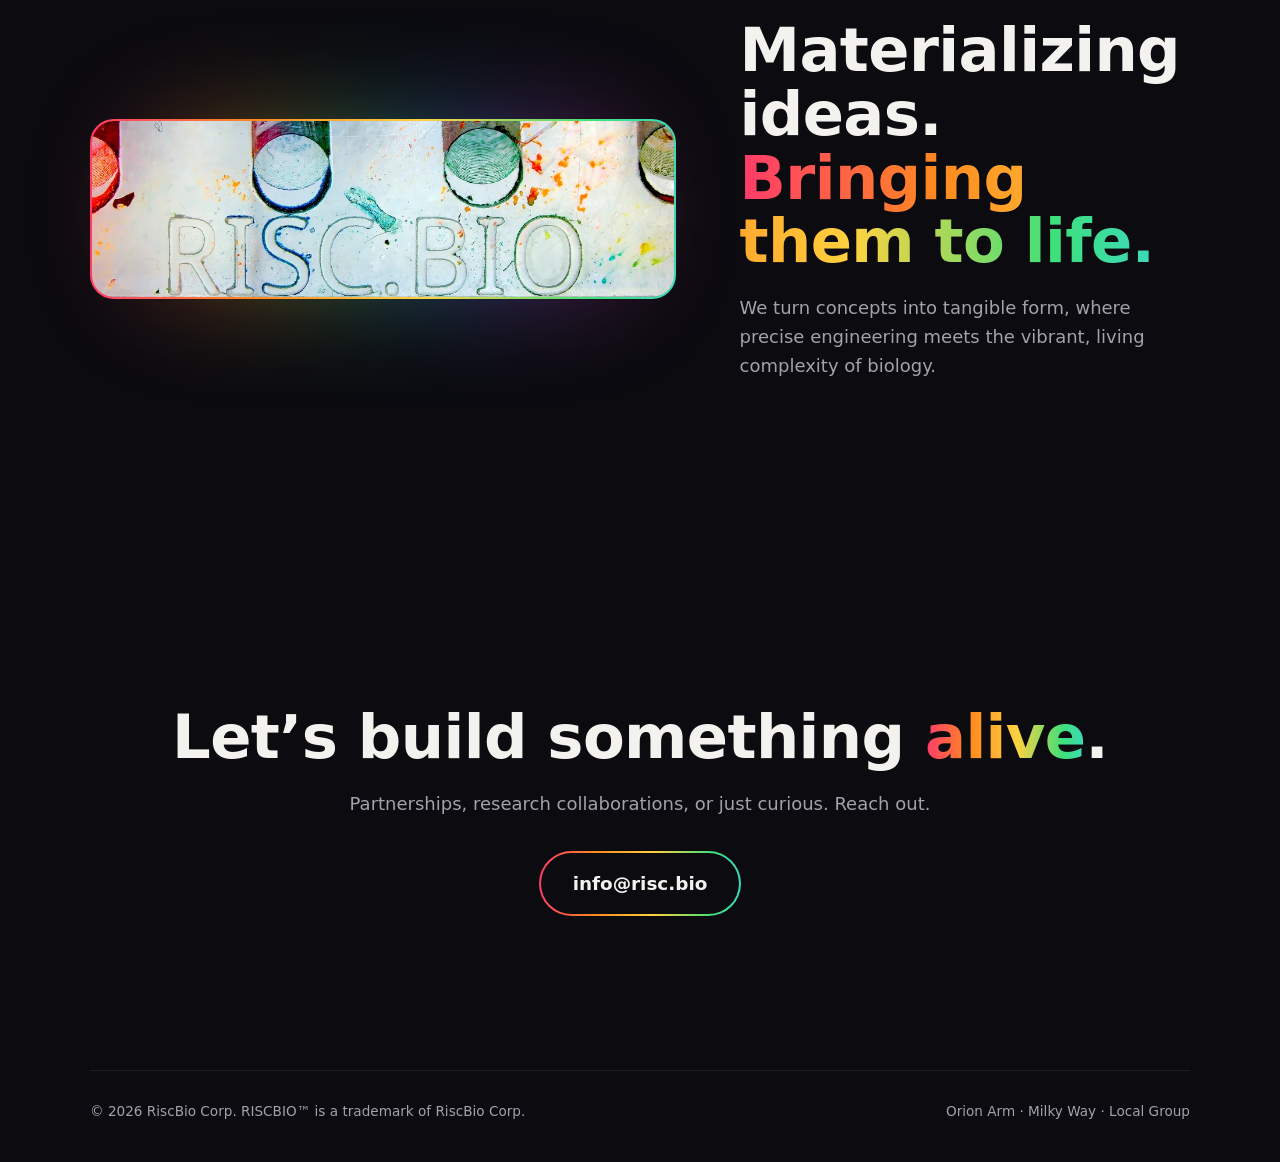
==== commit 3ff4f7ef: "Copyright year updates automatically" ====
--- a/index.html
+++ b/index.html
@@ -74,7 +74,7 @@
   </main>
 
   <footer class="footer">
-    <span>© 2026 RiscBio Corp. RISCBIO™ is a trademark of RiscBio Corp.</span>
+    <span>© <span id="yr">2026</span> RiscBio Corp. RISCBIO™ is a trademark of RiscBio Corp.</span>
     <span>Orion Arm · Milky Way · Local Group</span>
   </footer>
 
